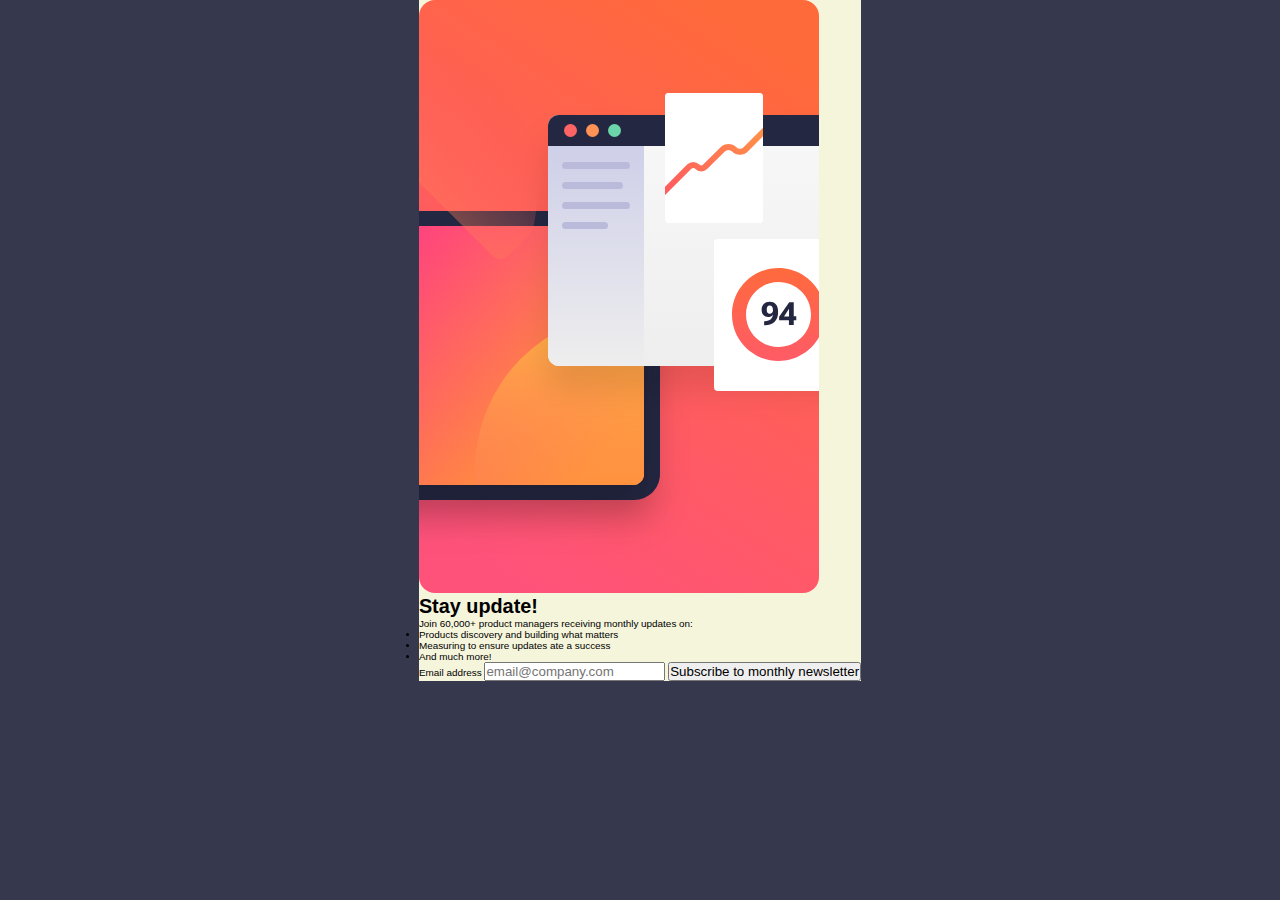
==== index.html @ 5be4494f "start proyect" ====
<!DOCTYPE html>
<html lang="es">
  <head>
    <meta charset="UTF-8">
    <meta name="viewport" content="width=device-width, initial-scale=1.0">
    <title>Suscription</title>
    <link rel="stylesheet" href="style.css">
  </head>
  <body> 
    <form class="form-sucription" action="#">
      <div> <img src="assets/images/illustration-sign-up-desktop.svg" alt="font-formulary"></div>
      <div> 
        <label for="email"></label>
        <h1>Stay update! </h1>
        <p> Join 60,000+ product managers receiving monthly updates on: </p>
        <ul> 
          <li>Products discovery and building what matters</li>
          <li>Measuring to ensure updates ate a success</li>
          <li>And much more! </li>
        </ul>
        <label for="email">Email address </label>
        <input type="text" name="email" id="email" placeholder="email@company.com">
        <button type="submit">Subscribe to monthly newsletter </button>
      </div>
    </form>
  </body>
</html>
---- style.css ----
html {
  font-size: 62%;
  font-family: Arial, Helvetica, sans-serif;
}
* {
  padding: 0;
  margin: 0;
  -webkit-box-sizing: border-box;
          box-sizing: border-box;
}
body {
  background-color: #36384d;
  display: -webkit-box;
  display: -ms-flexbox;
  display: flex;
  -webkit-box-pack: center;
      -ms-flex-pack: center;
          justify-content: center;
  -webkit-box-align: center;
      -ms-flex-align: center;
          align-items: center;
}
body .form-sucription {
  background-color: beige;
  height: auto;
  display: -ms-grid;
  display: grid;
}
body .form-sucription img {
  position: ;
}
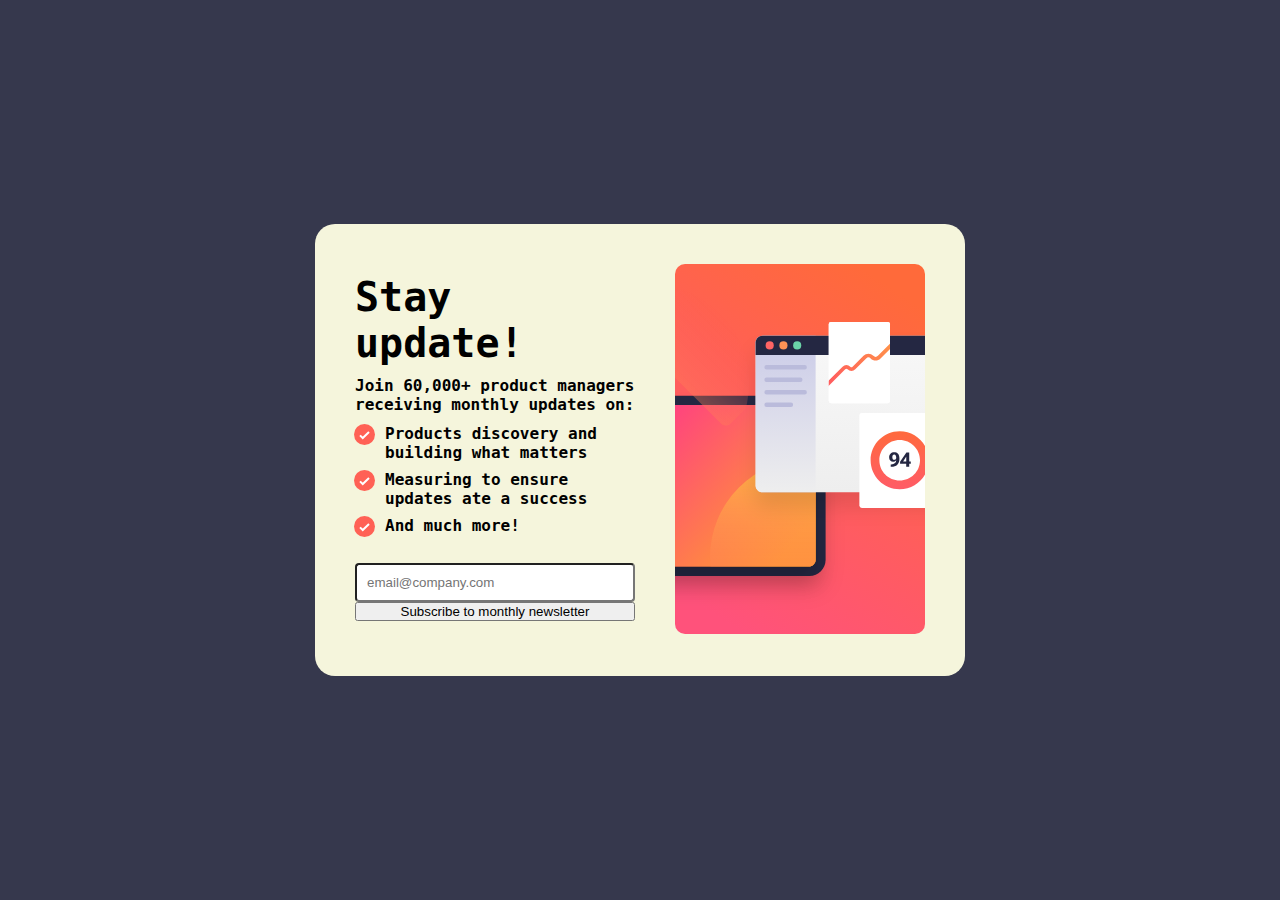
==== commit f6bed372: "layout desktop" ====
--- a/index.html
+++ b/index.html
@@ -5,21 +5,22 @@
     <meta name="viewport" content="width=device-width, initial-scale=1.0">
     <title>Suscription</title>
     <link rel="stylesheet" href="style.css">
+    <link type="icon" rel="icon" href="/assets/images/interactivo.png">
   </head>
   <body> 
     <form class="form-sucription" action="#">
-      <div> <img src="assets/images/illustration-sign-up-desktop.svg" alt="font-formulary"></div>
-      <div> 
-        <label for="email"></label>
-        <h1>Stay update! </h1>
-        <p> Join 60,000+ product managers receiving monthly updates on: </p>
-        <ul> 
-          <li>Products discovery and building what matters</li>
-          <li>Measuring to ensure updates ate a success</li>
-          <li>And much more! </li>
-        </ul>
-        <label for="email">Email address </label>
-        <input type="text" name="email" id="email" placeholder="email@company.com">
+      <div class="img-container"><img src="assets/images/illustration-sign-up-desktop.svg" alt="font-formulary"></div>
+      <div class="from-container">
+        <label class="text" for="email">
+          <h1>Stay update! </h1>
+          <p> Join 60,000+ product managers receiving monthly updates on: </p>
+          <ul> 
+            <li>Products discovery and building what matters</li>
+            <li>Measuring to ensure updates ate a success</li>
+            <li>And much more! </li>
+          </ul>
+        </label>
+        <input class="input-email" type="text" name="email" id="email" placeholder="email@company.com">
         <button type="submit">Subscribe to monthly newsletter </button>
       </div>
     </form>
--- a/style.css
+++ b/style.css
@@ -1,6 +1,6 @@
 html {
   font-size: 62%;
-  font-family: Arial, Helvetica, sans-serif;
+  font-family: monospace;
 }
 * {
   padding: 0;
@@ -19,13 +19,70 @@
   -webkit-box-align: center;
       -ms-flex-align: center;
           align-items: center;
+  height: 100vh;
 }
 body .form-sucription {
   background-color: beige;
+  gap: 40px;
+  display: -webkit-box;
+  display: -ms-flexbox;
+  display: flex;
+  -webkit-box-orient: horizontal;
+  -webkit-box-direction: reverse;
+      -ms-flex-direction: row-reverse;
+          flex-direction: row-reverse;
+  border-radius: 20px;
+  padding: 40px;
+}
+body .form-sucription .img-container img {
   height: auto;
-  display: -ms-grid;
-  display: grid;
+  width: 250px;
 }
-body .form-sucription img {
-  position: ;
+body .form-sucription .from-container {
+  max-width: 280px;
+  display: -webkit-box;
+  display: -ms-flexbox;
+  display: flex;
+  -webkit-box-orient: vertical;
+  -webkit-box-direction: normal;
+      -ms-flex-direction: column;
+          flex-direction: column;
 }
+body .form-sucription .from-container .text h1 {
+  font-size: 40px;
+  margin: 10px auto ;
+  font-weight: bolder;
+}
+body .form-sucription .from-container .text p {
+  font-size: 16px;
+  margin: 10px auto;
+  font-weight: 600;
+}
+body .form-sucription .from-container .text ul {
+  position: relative;
+  list-style: none;
+  font-size: 16px;
+}
+body .form-sucription .from-container .text ul li::before {
+  content: "";
+  position: absolute;
+  left: -1px;
+  color: #0c362c;
+  width: 21px;
+  height: 21px;
+  background-image: url(assets/images/icon-list.svg);
+}
+body .form-sucription .from-container .text ul li {
+  padding: 0 0 8px  30px;
+  font-weight: 600;
+}
+body .form-sucription .from-container .input-email::before {
+  content: "Email address";
+  position: fixed;
+  top: 100px;
+}
+body .form-sucription .from-container .input-email {
+  margin-top: 20px;
+  padding: 10px;
+  border-radius: 4px;
+}
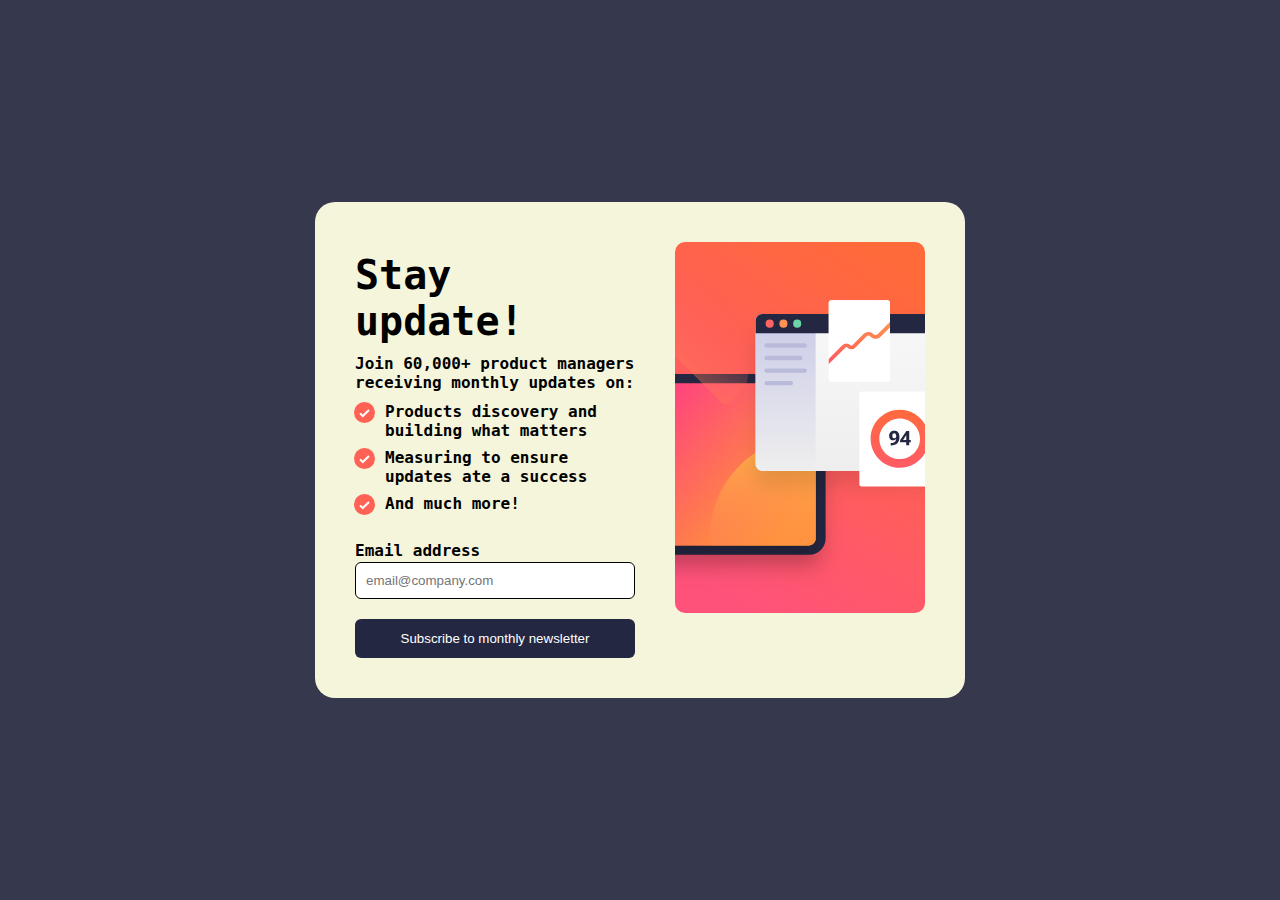
==== commit 94e0f105: "end first target" ====
--- a/index.html
+++ b/index.html
@@ -20,6 +20,7 @@
             <li>And much more! </li>
           </ul>
         </label>
+        <label class="before-input" for="email">Email address </label>
         <input class="input-email" type="text" name="email" id="email" placeholder="email@company.com">
         <button type="submit">Subscribe to monthly newsletter </button>
       </div>
--- a/style.css
+++ b/style.css
@@ -76,13 +76,35 @@
   padding: 0 0 8px  30px;
   font-weight: 600;
 }
-body .form-sucription .from-container .input-email::before {
-  content: "Email address";
-  position: fixed;
-  top: 100px;
+body .form-sucription .from-container .before-input {
+  margin-top: 20px;
+  font-size: 16px;
+  font-weight: bolder;
 }
 body .form-sucription .from-container .input-email {
+  margin-top: 2px;
+  padding: 10px;
+  border-radius: 6px;
+  border: 1px solid black;
+}
+body .form-sucription .from-container .input-email:hover {
+  cursor: pointer;
+}
+body .form-sucription .from-container .input-email:focus-visible {
+  border: 1px solid black;
+}
+body .form-sucription .from-container button {
   margin-top: 20px;
-  padding: 10px;
-  border-radius: 4px;
+  padding: 12px;
+  border-radius: 6px;
+  border: none;
+  color: white;
+  background-color: #242741;
 }
+body .form-sucription .from-container button:hover {
+  -webkit-transform: scale(1.02);
+          transform: scale(1.02);
+  cursor: pointer;
+  background: -webkit-gradient(linear, left top, right top, from(#ff5476), to(#ea795a));
+  background: linear-gradient(90deg, #ff5476, #ea795a);
+}
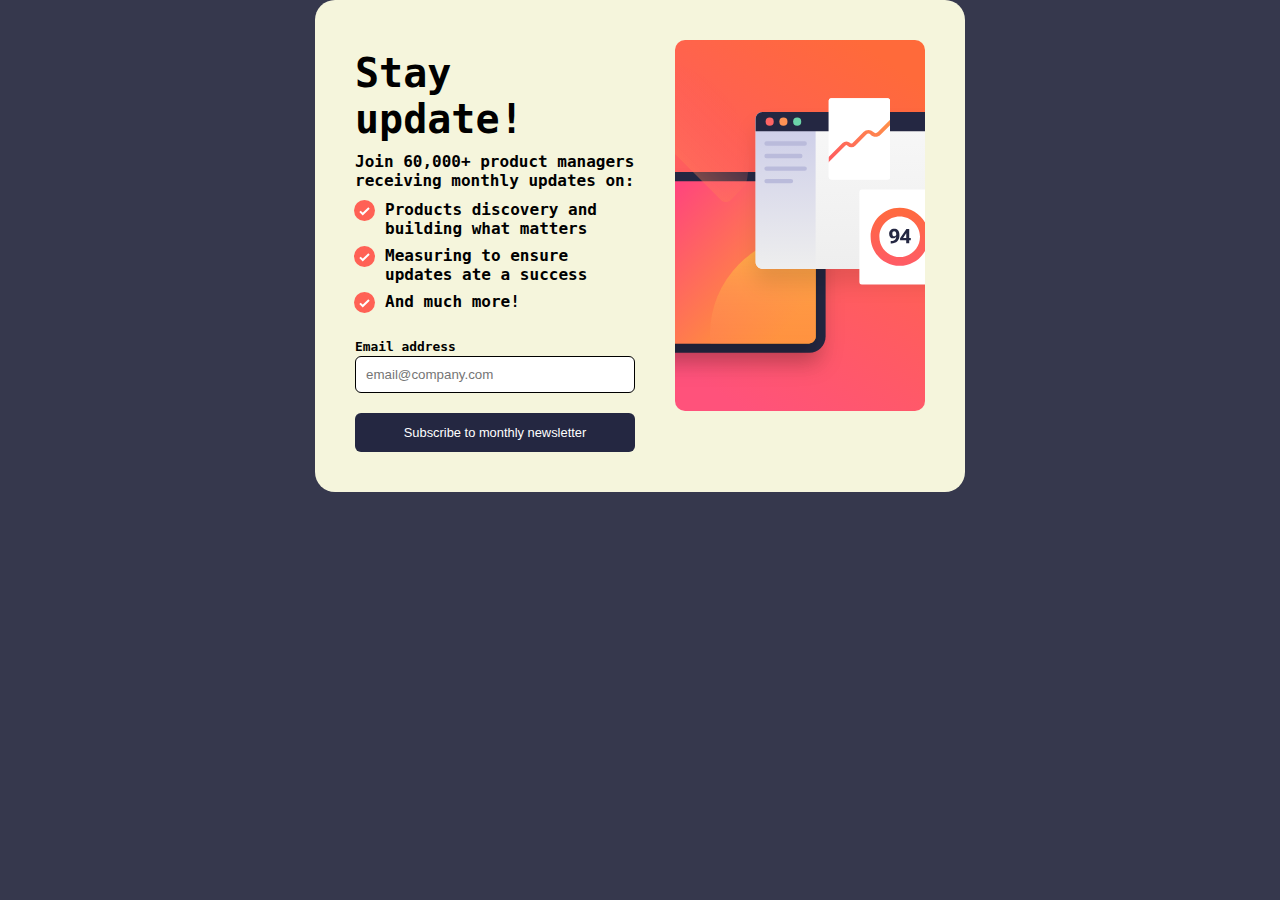
==== commit 04853624: "movile" ====
--- a/index.html
+++ b/index.html
@@ -1,15 +1,18 @@
 <!DOCTYPE html>
-<html lang="es">
+<html lang="en">
   <head>
     <meta charset="UTF-8">
     <meta name="viewport" content="width=device-width, initial-scale=1.0">
     <title>Suscription</title>
     <link rel="stylesheet" href="style.css">
+    <link rel="stylesheet" href="movile.css">
     <link type="icon" rel="icon" href="/assets/images/interactivo.png">
   </head>
   <body> 
     <form class="form-sucription" action="#">
-      <div class="img-container"><img src="assets/images/illustration-sign-up-desktop.svg" alt="font-formulary"></div>
+      <picture class="img-container">
+        <source srcset="/assets/images/illustration-sign-up-mobile.svg" media="(max-width:500px)"><img src="assets/images/illustration-sign-up-desktop.svg" alt="font-formulary">
+      </picture>
       <div class="from-container">
         <label class="text" for="email">
           <h1>Stay update! </h1>
@@ -20,9 +23,10 @@
             <li>And much more! </li>
           </ul>
         </label>
-        <label class="before-input" for="email">Email address </label>
+        <label class="before-input" for="email" id="label">Email address </label>
         <input class="input-email" type="text" name="email" id="email" placeholder="email@company.com">
-        <button type="submit">Subscribe to monthly newsletter </button>
+        <button id="button" type="button" onclick="errorEmail()">Subscribe to monthly newsletter  </button>
+        <script src="onclick.js"></script>
       </div>
     </form>
   </body>
--- a/style.css
+++ b/style.css
@@ -5,8 +5,12 @@
 * {
   padding: 0;
   margin: 0;
-  -webkit-box-sizing: border-box;
-          box-sizing: border-box;
+  -webkit-box-sizing: content-box;
+          box-sizing: content-box;
+}
+.email-error {
+  background-color: #ffe8e6;
+  border: 1px solid red;
 }
 body {
   background-color: #36384d;
@@ -19,7 +23,7 @@
   -webkit-box-align: center;
       -ms-flex-align: center;
           align-items: center;
-  height: 100vh;
+  height: 100%;
 }
 body .form-sucription {
   background-color: beige;
@@ -78,22 +82,40 @@
 }
 body .form-sucription .from-container .before-input {
   margin-top: 20px;
-  font-size: 16px;
+  font-size: 1.6rem;
   font-weight: bolder;
+}
+body .form-sucription .from-container .input-incorrect::after {
+  content: "valid email required";
+  color: #d37c7c;
+  position: relative;
+  left: 20px;
 }
 body .form-sucription .from-container .input-email {
   margin-top: 2px;
   padding: 10px;
   border-radius: 6px;
   border: 1px solid black;
+  outline: none;
 }
 body .form-sucription .from-container .input-email:hover {
   cursor: pointer;
 }
-body .form-sucription .from-container .input-email:focus-visible {
+body .form-sucription .from-container .input-email:focus {
   border: 1px solid black;
 }
+body .form-sucription .from-container .email-error {
+  background-color: #ffe8e6;
+  border: 2px solid #d37c7c;
+  color: #d37c7c;
+}
+body .form-sucription .from-container .email-error:focus {
+  border: 2px solid #d37c7c;
+}
 body .form-sucription .from-container button {
+  font-size: 1.6rem;
+  text-decoration: none;
+  text-align: center;
   margin-top: 20px;
   padding: 12px;
   border-radius: 6px;
--- a/movile.css
+++ b/movile.css
@@ -0,0 +1,124 @@
+@media (max-width: 375px) {
+  body {
+    background-color: #36384d;
+    display: -webkit-box;
+    display: -ms-flexbox;
+    display: flex;
+    -webkit-box-pack: start;
+        -ms-flex-pack: start;
+            justify-content: start;
+    -webkit-box-align: start;
+        -ms-flex-align: start;
+            align-items: start;
+    height: -webkit-fit-content;
+    height: -moz-fit-content;
+    height: fit-content;
+  }
+  body .form-sucription {
+    background-color: beige;
+    gap: 20px;
+    display: -webkit-box;
+    display: -ms-flexbox;
+    display: flex;
+    -webkit-box-orient: vertical;
+    -webkit-box-direction: normal;
+        -ms-flex-direction: column;
+            flex-direction: column;
+    border-radius: 0px;
+    padding: 0px;
+  }
+  body .form-sucription .img-container img {
+    height: auto;
+    width: 100vw;
+  }
+  body .form-sucription .from-container {
+    width: 80%;
+    margin: 0  auto 20px auto ;
+    max-width: none;
+    display: -webkit-box;
+    display: -ms-flexbox;
+    display: flex;
+    -webkit-box-orient: vertical;
+    -webkit-box-direction: normal;
+        -ms-flex-direction: column;
+            flex-direction: column;
+  }
+  body .form-sucription .from-container .text h1 {
+    font-size: 3rem;
+    margin: 5px auto ;
+    font-weight: bolder;
+  }
+  body .form-sucription .from-container .text p {
+    font-size: 1.6rem;
+    margin: 5px auto;
+    font-weight: 600;
+  }
+  body .form-sucription .from-container .text ul {
+    position: relative;
+    list-style: none;
+    font-size: 1.6;
+  }
+  body .form-sucription .from-container .text ul li::before {
+    content: "";
+    position: absolute;
+    left: -1px;
+    color: #0c362c;
+    width: 21px;
+    height: 21px;
+    background-image: url(assets/images/icon-list.svg);
+  }
+  body .form-sucription .from-container .text ul li {
+    padding: 0 0 8px  30px;
+    font-weight: 600;
+  }
+  body .form-sucription .from-container .before-input {
+    margin-top: 20px;
+    font-size: 1.6rem;
+    font-weight: bolder;
+  }
+  body .form-sucription .from-container .input-incorrect::after {
+    content: "valid email required";
+    color: #d37c7c;
+    position: initial;
+    left: auto;
+  }
+  body .form-sucription .from-container .input-email {
+    margin-top: 2px;
+    padding: 10px;
+    border-radius: 6px;
+    border: 1px solid black;
+    outline: none;
+  }
+  body .form-sucription .from-container .input-email:hover {
+    cursor: pointer;
+  }
+  body .form-sucription .from-container .input-email:focus {
+    border: 1px solid black;
+  }
+  body .form-sucription .from-container .email-error {
+    background-color: #ffe8e6;
+    border: 2px solid #d37c7c;
+    color: #d37c7c;
+  }
+  body .form-sucription .from-container .email-error:focus {
+    border: 2px solid #d37c7c;
+  }
+  body .form-sucription .from-container button {
+    font-size: 1.6rem;
+    text-decoration: none;
+    text-align: center;
+    margin-top: 20px;
+    padding: 12px;
+    border-radius: 6px;
+    border: none;
+    color: white;
+    background-color: #242741;
+  }
+  body .form-sucription .from-container button:hover {
+    -webkit-transform: scale(1.02);
+            transform: scale(1.02);
+    cursor: pointer;
+    background: -webkit-gradient(linear, left top, right top, from(#ff5476), to(#ea795a));
+    background: linear-gradient(90deg, #ff5476, #ea795a);
+  }
+}
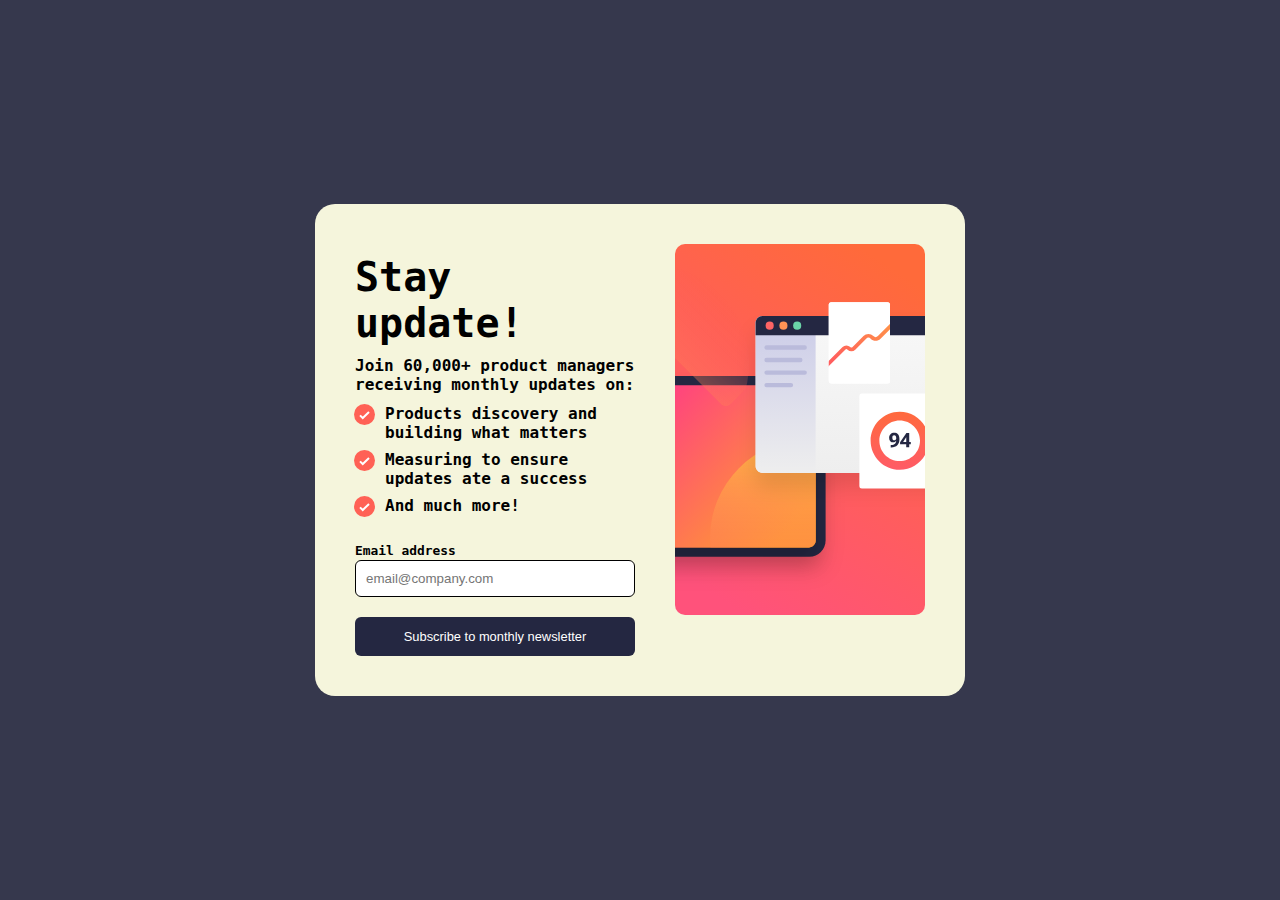
==== commit 5b477aa4: "images movile" ====
--- a/index.html
+++ b/index.html
@@ -11,7 +11,7 @@
   <body> 
     <form class="form-sucription" action="#">
       <picture class="img-container">
-        <source srcset="/assets/images/illustration-sign-up-mobile.svg" media="(max-width:500px)"><img src="assets/images/illustration-sign-up-desktop.svg" alt="font-formulary">
+        <source srcset="/assets/images/illustration-sign-up-mobile.svg" media="(max-width:450px)"><img src="assets/images/illustration-sign-up-desktop.svg" alt="font-formulary">
       </picture>
       <div class="from-container">
         <label class="text" for="email">
--- a/style.css
+++ b/style.css
@@ -23,7 +23,7 @@
   -webkit-box-align: center;
       -ms-flex-align: center;
           align-items: center;
-  height: 100%;
+  height: 100vh;
 }
 body .form-sucription {
   background-color: beige;
--- a/movile.css
+++ b/movile.css
@@ -1,4 +1,4 @@
-@media (max-width: 375px) {
+@media (max-width: 450px) {
   body {
     background-color: #36384d;
     display: -webkit-box;
@@ -16,7 +16,9 @@
   }
   body .form-sucription {
     background-color: beige;
-    gap: 20px;
+    gap: 0px;
+    height: auto;
+    min-height: 100vh;
     display: -webkit-box;
     display: -ms-flexbox;
     display: flex;
@@ -44,19 +46,19 @@
             flex-direction: column;
   }
   body .form-sucription .from-container .text h1 {
-    font-size: 3rem;
+    font-size: 6rem;
     margin: 5px auto ;
     font-weight: bolder;
   }
   body .form-sucription .from-container .text p {
-    font-size: 1.6rem;
-    margin: 5px auto;
-    font-weight: 600;
+    font-size: 3rem;
+    margin: 15px auto;
+    font-weight: 400;
   }
   body .form-sucription .from-container .text ul {
     position: relative;
     list-style: none;
-    font-size: 1.6;
+    font-size: 3rem;
   }
   body .form-sucription .from-container .text ul li::before {
     content: "";
@@ -68,12 +70,12 @@
     background-image: url(assets/images/icon-list.svg);
   }
   body .form-sucription .from-container .text ul li {
-    padding: 0 0 8px  30px;
-    font-weight: 600;
+    padding: 0 0 10px  40px;
+    font-weight: 400;
   }
   body .form-sucription .from-container .before-input {
     margin-top: 20px;
-    font-size: 1.6rem;
+    font-size: 2.4rem;
     font-weight: bolder;
   }
   body .form-sucription .from-container .input-incorrect::after {
@@ -84,10 +86,11 @@
   }
   body .form-sucription .from-container .input-email {
     margin-top: 2px;
-    padding: 10px;
-    border-radius: 6px;
+    padding: 20px;
+    border-radius: 10px;
     border: 1px solid black;
     outline: none;
+    font-size: 2.5rem;
   }
   body .form-sucription .from-container .input-email:hover {
     cursor: pointer;
@@ -104,12 +107,12 @@
     border: 2px solid #d37c7c;
   }
   body .form-sucription .from-container button {
-    font-size: 1.6rem;
+    font-size: 2.5rem;
     text-decoration: none;
     text-align: center;
     margin-top: 20px;
-    padding: 12px;
-    border-radius: 6px;
+    padding: 20px;
+    border-radius: 10px;
     border: none;
     color: white;
     background-color: #242741;
